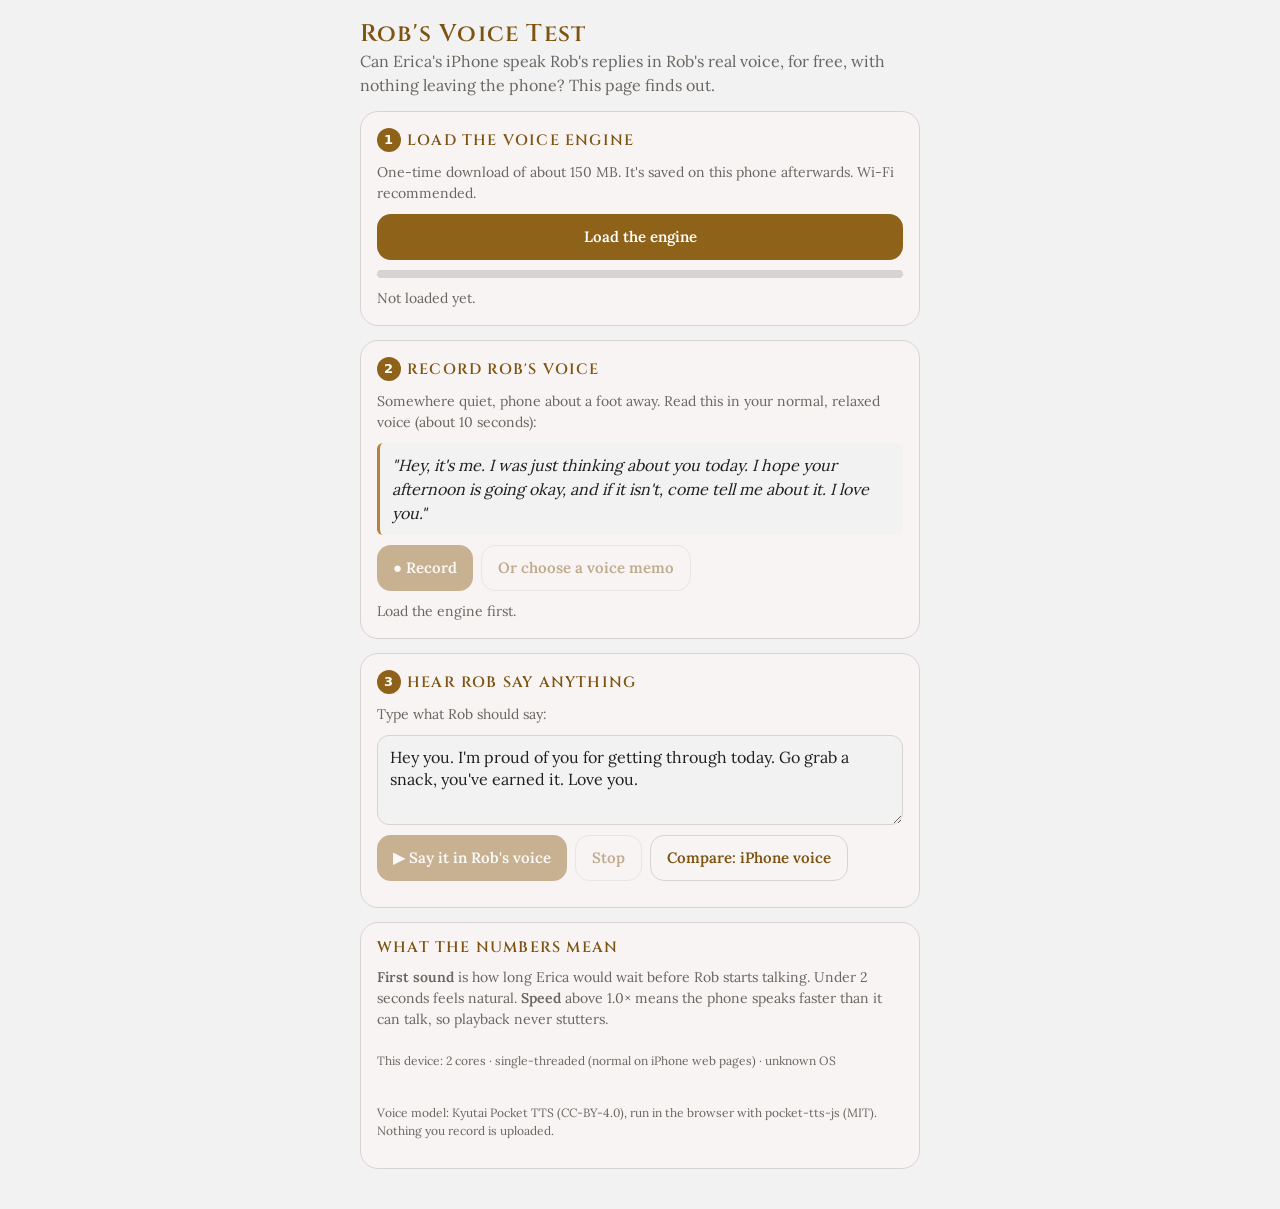
==== voice/index.html @ fcf31150 "Voice test page: on-device voice cloning with Pocket TTS (pocket-tts-js, MIT; Kyutai weights CC-BY-4" ====
<!doctype html>
<html lang="en">
<head>
<meta charset="utf-8">
<meta name="viewport" content="width=device-width,initial-scale=1,viewport-fit=cover">
<meta name="robots" content="noindex">
<title>Rob's Voice Test</title>
<style>
@font-face{font-family:"Cinzel";font-weight:400 600;font-display:swap;src:url(../fonts/cinzel-latin.woff2) format("woff2")}
@font-face{font-family:"Lora";font-weight:400 600;font-display:swap;src:url(../fonts/lora-400-latin.woff2) format("woff2")}
:root{--bg:#f3f2f2;--card:#f8f4f4;--ink:#201f1d;--soft:#696560;--line:#d7d3d3;--bronze:#b68235;--deep:#7d5411;--fill:#8f6219;--good:#3f7d4a;--bad:#a8452f;color-scheme:light}
@media (prefers-color-scheme:dark){:root{--bg:#171410;--card:#221d17;--ink:#ece6dd;--soft:#b3aa9e;--line:#3a3226;--bronze:#d9a22b;--deep:#e0b45a;--fill:#b8863a;--good:#7cc48a;--bad:#e07a62;color-scheme:dark}}
*{box-sizing:border-box}
body{margin:0;background:var(--bg);color:var(--ink);font:16px/1.5 "Lora",Georgia,serif;padding:max(16px,env(safe-area-inset-top)) max(16px,env(safe-area-inset-right)) 40px max(16px,env(safe-area-inset-left))}
main{max-width:560px;margin:0 auto;display:grid;gap:14px}
h1{margin:4px 0 0;font:600 24px/1.2 "Cinzel",Georgia,serif;letter-spacing:.05em;color:var(--deep)}
.lead{margin:0;color:var(--soft)}
section{background:var(--card);border:1px solid var(--line);border-radius:18px;padding:16px;display:grid;gap:10px}
h2{margin:0;font:600 15px/1.2 "Cinzel",Georgia,serif;letter-spacing:.08em;text-transform:uppercase;color:var(--deep)}
.step{display:inline-grid;place-items:center;width:24px;height:24px;margin-right:6px;border-radius:50%;background:var(--fill);color:#fff;font:600 13px/1 system-ui}
button{font:600 15px/1 "Lora",Georgia,serif;padding:13px 16px;min-height:46px;border-radius:14px;border:0;background:var(--fill);color:#fff;cursor:pointer}
button.ghost{background:transparent;color:var(--deep);border:1px solid var(--line)}
button:disabled{opacity:.45;cursor:default}
button.rec{background:#b3412e}
.row{display:flex;gap:8px;flex-wrap:wrap}
.bar{height:8px;border-radius:4px;background:var(--line);overflow:hidden}.bar i{display:block;height:100%;width:0;background:var(--bronze);transition:width .2s}
.note{margin:0;font-size:14px;color:var(--soft)}
.script{margin:0;padding:10px 12px;border-left:3px solid var(--bronze);background:var(--bg);border-radius:6px;font-style:italic}
textarea{width:100%;min-height:90px;padding:10px 12px;border-radius:12px;border:1px solid var(--line);background:var(--bg);color:var(--ink);font:16px/1.4 "Lora",Georgia,serif}
.stats{display:grid;grid-template-columns:1fr auto;gap:4px 12px;font-size:14px;font-variant-numeric:tabular-nums}
.stats b{text-align:right}
.ok{color:var(--good)}.bad{color:var(--bad)}
audio{width:100%}
.small{font-size:12px;color:var(--soft)}
</style>
</head>
<body>
<main>
  <div>
    <h1>Rob's Voice Test</h1>
    <p class="lead">Can Erica's iPhone speak Rob's replies in Rob's real voice, for free, with nothing leaving the phone? This page finds out.</p>
  </div>

  <section>
    <h2><span class="step">1</span>Load the voice engine</h2>
    <p class="note">One-time download of about 150 MB. It's saved on this phone afterwards. Wi-Fi recommended.</p>
    <button id="load">Load the engine</button>
    <div class="bar" aria-hidden="true"><i id="loadBar"></i></div>
    <p class="note" id="loadMsg">Not loaded yet.</p>
  </section>

  <section>
    <h2><span class="step">2</span>Record Rob's voice</h2>
    <p class="note">Somewhere quiet, phone about a foot away. Read this in your normal, relaxed voice (about 10 seconds):</p>
    <p class="script">"Hey, it's me. I was just thinking about you today. I hope your afternoon is going okay, and if it isn't, come tell me about it. I love you."</p>
    <div class="row"><button id="rec" disabled>● Record</button><button class="ghost" id="upload" disabled>Or choose a voice memo</button></div>
    <input type="file" id="file" accept="audio/*" hidden>
    <audio id="sample" controls hidden></audio>
    <p class="note" id="recMsg">Load the engine first.</p>
  </section>

  <section>
    <h2><span class="step">3</span>Hear Rob say anything</h2>
    <label class="note" for="text">Type what Rob should say:</label>
    <textarea id="text">Hey you. I'm proud of you for getting through today. Go grab a snack, you've earned it. Love you.</textarea>
    <div class="row"><button id="say" disabled>▶ Say it in Rob's voice</button><button class="ghost" id="stop" disabled>Stop</button><button class="ghost" id="iphone">Compare: iPhone voice</button></div>
    <div class="stats" id="stats" hidden></div>
  </section>

  <section>
    <h2>What the numbers mean</h2>
    <p class="note"><b>First sound</b> is how long Erica would wait before Rob starts talking. Under 2 seconds feels natural. <b>Speed</b> above 1.0× means the phone speaks faster than it can talk, so playback never stutters.</p>
    <p class="small" id="device"></p>
    <p class="small">Voice model: Kyutai Pocket TTS (CC-BY-4.0), run in the browser with pocket-tts-js (MIT). Nothing you record is uploaded.</p>
  </section>
</main>
<script type="module">
import { PocketTTS, StreamingPlayer } from './lib/index.js';
const $ = id => document.getElementById(id);
const tts = new PocketTTS({ language: 'english_2026-04', quantized: true, voiceCloning: true });
let player = null, voice = null, t0 = 0;
const fmt = n => n >= 1048576 ? (n / 1048576).toFixed(0) + ' MB' : (n / 1024).toFixed(0) + ' KB';
$('device').textContent = `This device: ${navigator.hardwareConcurrency || '?'} cores · ${crossOriginIsolated ? 'multi-threaded' : 'single-threaded (normal on iPhone web pages)'} · ${navigator.userAgent.match(/(iPhone OS [\d_]+|Mac OS X [\d_]+|Android [\d.]+|Windows NT [\d.]+)/)?.[0] || 'unknown OS'}`;
const stat = rows => { const s = $('stats'); s.hidden = false; s.innerHTML = rows.map(([k, v, cls]) => `<span>${k}</span><b class="${cls || ''}">${v}</b>`).join(''); };

$('load').onclick = async () => {
  $('load').disabled = true; t0 = performance.now(); const files = {};
  try {
    await tts.load(info => {
      if (info.type === 'progress' && info.label){ files[info.label] = info; const done = Object.values(files).reduce((a, f) => a + (f.loaded || 0), 0), total = Object.values(files).reduce((a, f) => a + (f.total || 0), 0);
        if (total) $('loadBar').style.width = Math.min(100, done / total * 100) + '%'; $('loadMsg').textContent = `Downloading… ${fmt(done)}${total ? ' of ' + fmt(total) : ''}`; }
      else if (info.status) $('loadMsg').textContent = ({'loading-runtime':'Starting the engine…','loading-bundle':'Reading the model list…'})[info.status] || 'Getting ready…';
    });
    $('loadBar').style.width = '100%';
    $('loadMsg').innerHTML = `<span class="ok">Ready</span> in ${((performance.now() - t0) / 1000).toFixed(1)} s.`;
    $('rec').disabled = $('upload').disabled = false; $('recMsg').textContent = 'Tap Record, read the line, then tap Stop.';
  } catch (e){ $('loadMsg').innerHTML = `<span class="bad">Couldn't load:</span> ${e.message}`; $('load').disabled = false; }
};

async function useAudio(arrayBuf){
  $('recMsg').textContent = 'Learning Rob\'s voice…';
  const ctx = new (window.AudioContext || window.webkitAudioContext)();
  const decoded = await ctx.decodeAudioData(arrayBuf); const mono = decoded.getChannelData(0).slice();
  const tc = performance.now();
  voice = await tts.cloneVoice(mono, { inputSampleRate: decoded.sampleRate });
  $('recMsg').innerHTML = `<span class="ok">Got it.</span> Learned from ${Math.min(10, decoded.duration).toFixed(1)} s of audio in ${((performance.now() - tc) / 1000).toFixed(1)} s. Now try step 3.`;
  $('say').disabled = false; ctx.close();
}
let rec = null, chunks = [];
$('rec').onclick = async () => {
  if (rec){ rec.stop(); return; }
  try {
    const stream = await navigator.mediaDevices.getUserMedia({ audio: { echoCancellation: false, noiseSuppression: true, autoGainControl: true } });
    chunks = []; rec = new MediaRecorder(stream);
    rec.ondataavailable = e => e.data.size && chunks.push(e.data);
    rec.onstop = async () => { stream.getTracks().forEach(t => t.stop()); const blob = new Blob(chunks, { type: rec.mimeType || 'audio/mp4' }); rec = null; $('rec').textContent = '● Record again'; $('rec').classList.remove('rec');
      $('sample').src = URL.createObjectURL(blob); $('sample').hidden = false; try { await useAudio(await blob.arrayBuffer()); } catch (e){ $('recMsg').innerHTML = `<span class="bad">Couldn't use that recording:</span> ${e.message}`; } };
    rec.start(); $('rec').textContent = '■ Stop'; $('rec').classList.add('rec'); $('recMsg').textContent = 'Recording… read the line, then tap Stop.';
    setTimeout(() => { if (rec) rec.stop(); }, 15000);
  } catch (e){ $('recMsg').innerHTML = `<span class="bad">Microphone blocked.</span> Allow it in Settings → Apps → Safari → Microphone, then reload.`; }
};
$('upload').onclick = () => $('file').click();
$('file').onchange = async e => { const f = e.target.files[0]; if (!f) return; $('sample').src = URL.createObjectURL(f); $('sample').hidden = false; try { await useAudio(await f.arrayBuffer()); } catch (err){ $('recMsg').innerHTML = `<span class="bad">Couldn't read that file:</span> ${err.message}`; } };

$('say').onclick = async () => {
  const text = $('text').value.trim(); if (!text || !voice) return;
  if (!player) player = new StreamingPlayer({ sampleRate: tts.sampleRate }); await player.resume(); player.reset && player.reset();
  $('say').disabled = true; $('stop').disabled = false;
  const ts = performance.now(); let first = null;
  try {
    const m = await tts.generate(text, { voice, onChunk: (audio, meta) => { if (first == null) first = performance.now() - ts; player.play(audio, meta); } });
    player.flush();
    const total = (performance.now() - ts) / 1000, speed = m && m.rtfx ? m.rtfx : (m && m.audioDuration ? m.audioDuration / m.genTime : null);
    stat([['First sound after', `${(first / 1000).toFixed(1)} s`, first < 2000 ? 'ok' : 'bad'], ['Speed', speed ? `${speed.toFixed(2)}× real time` : '?', speed >= 1 ? 'ok' : 'bad'], ['Speech length', m && m.audioDuration ? `${m.audioDuration.toFixed(1)} s` : '?'], ['Total time', `${total.toFixed(1)} s`]]);
  } catch (e){ stat([['Error', e.message, 'bad']]); }
  $('say').disabled = false; $('stop').disabled = true;
};
$('stop').onclick = async () => { await tts.stop(); player && player.stop(); $('stop').disabled = true; $('say').disabled = false; };
$('iphone').onclick = () => { speechSynthesis.cancel(); speechSynthesis.speak(new SpeechSynthesisUtterance($('text').value)); };
window.__voiceTest = { tts, PocketTTS };
</script>
</body>
</html>
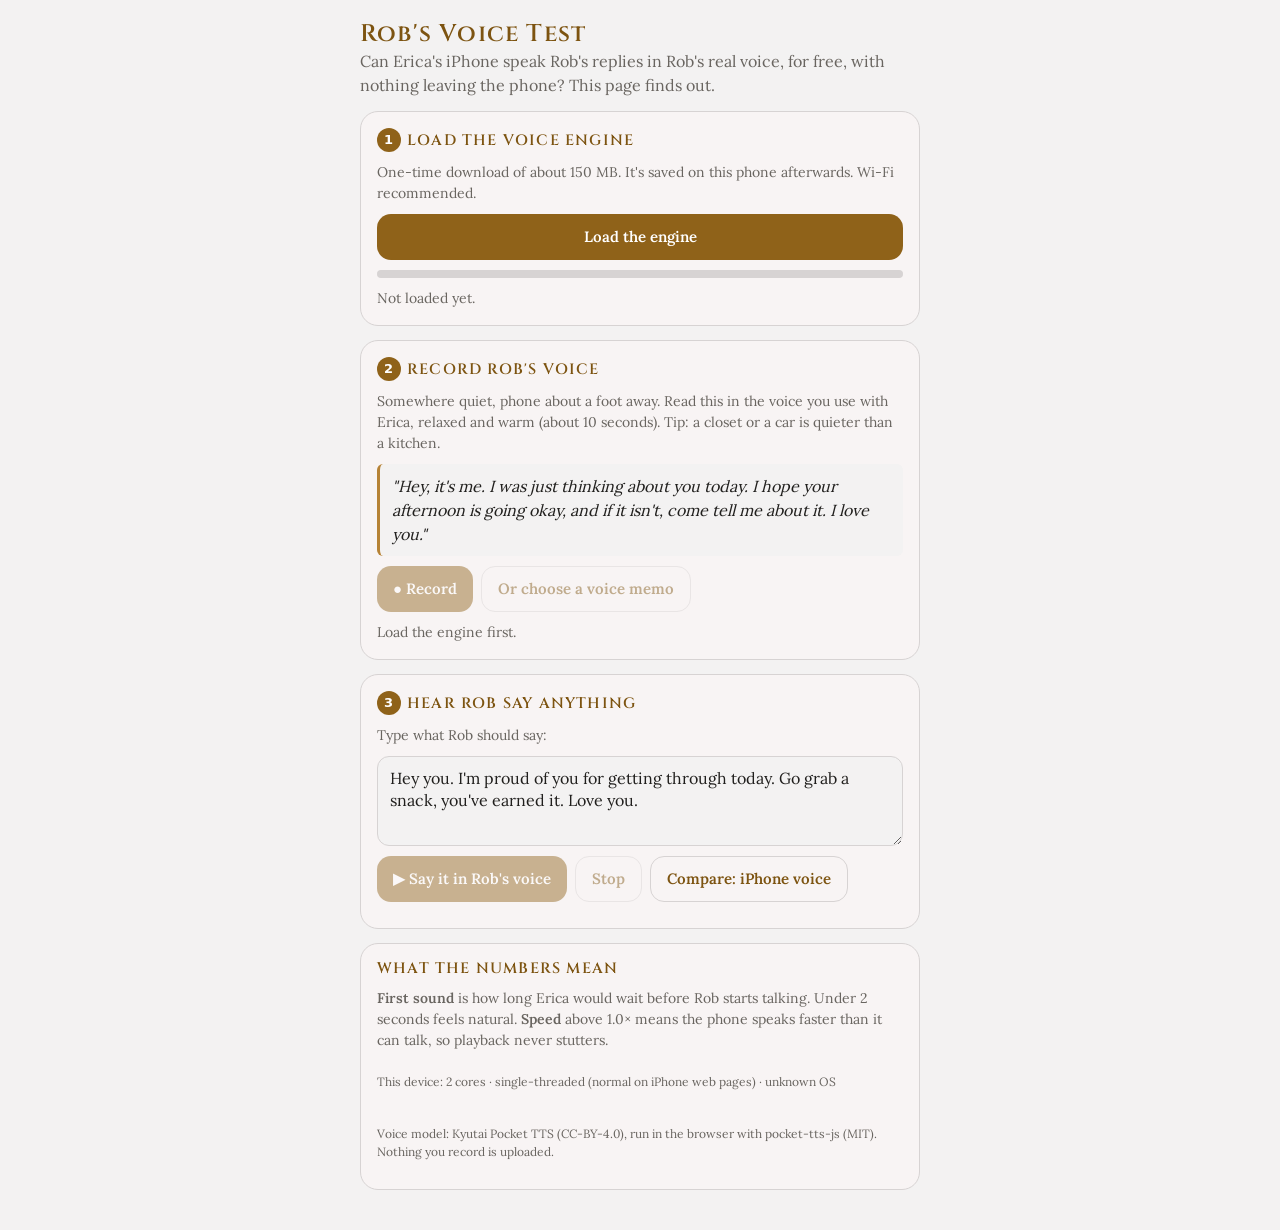
==== commit 3b064888: "Voice test: raw mic (no noise suppression/auto-gain), filtered resampling, silence trimmed so the 10" ====
--- a/voice/index.html
+++ b/voice/index.html
@@ -51,7 +51,7 @@
 
   <section>
     <h2><span class="step">2</span>Record Rob's voice</h2>
-    <p class="note">Somewhere quiet, phone about a foot away. Read this in your normal, relaxed voice (about 10 seconds):</p>
+    <p class="note">Somewhere quiet, phone about a foot away. Read this in the voice you use with Erica, relaxed and warm (about 10 seconds). Tip: a closet or a car is quieter than a kitchen.</p>
     <p class="script">"Hey, it's me. I was just thinking about you today. I hope your afternoon is going okay, and if it isn't, come tell me about it. I love you."</p>
     <div class="row"><button id="rec" disabled>● Record</button><button class="ghost" id="upload" disabled>Or choose a voice memo</button></div>
     <input type="file" id="file" accept="audio/*" hidden>
@@ -97,20 +97,34 @@
   } catch (e){ $('loadMsg').innerHTML = `<span class="bad">Couldn't load:</span> ${e.message}`; $('load').disabled = false; }
 };
 
+// Give the model the cleanest 10 s possible: proper (filtered) resampling to the model's rate,
+// silence trimmed off both ends so the 10-second window is all voice, and a steady level.
+async function cleanUp(decoded, rate){
+  const len = Math.ceil(decoded.duration * rate), off = new OfflineAudioContext(1, len, rate);
+  const src = off.createBufferSource(); src.buffer = decoded; src.connect(off.destination); src.start();
+  const pcm = (await off.startRendering()).getChannelData(0);
+  const win = Math.round(rate * .02); let peak = 0; for (let i = 0; i < pcm.length; i++) peak = Math.max(peak, Math.abs(pcm[i]));
+  const loud = i => { let s = 0; for (let j = i; j < Math.min(pcm.length, i + win); j++) s += pcm[j] * pcm[j]; return Math.sqrt(s / win) > peak * .06; };
+  let a = 0, b = pcm.length; while (a < b && !loud(a)) a += win; while (b > a && !loud(Math.max(0, b - win))) b -= win;
+  const pad = Math.round(rate * .15); a = Math.max(0, a - pad); b = Math.min(pcm.length, b + pad);
+  const out = pcm.slice(a, b); const g = peak > 0 ? Math.min(4, .9 / peak) : 1; for (let i = 0; i < out.length; i++) out[i] *= g;
+  return out;
+}
 async function useAudio(arrayBuf){
   $('recMsg').textContent = 'Learning Rob\'s voice…';
   const ctx = new (window.AudioContext || window.webkitAudioContext)();
-  const decoded = await ctx.decodeAudioData(arrayBuf); const mono = decoded.getChannelData(0).slice();
+  const decoded = await ctx.decodeAudioData(arrayBuf);
+  const mono = await cleanUp(decoded, tts.sampleRate);
   const tc = performance.now();
-  voice = await tts.cloneVoice(mono, { inputSampleRate: decoded.sampleRate });
-  $('recMsg').innerHTML = `<span class="ok">Got it.</span> Learned from ${Math.min(10, decoded.duration).toFixed(1)} s of audio in ${((performance.now() - tc) / 1000).toFixed(1)} s. Now try step 3.`;
+  voice = await tts.cloneVoice(mono, { inputSampleRate: tts.sampleRate });
+  $('recMsg').innerHTML = `<span class="ok">Got it.</span> Learned from ${Math.min(10, mono.length / tts.sampleRate).toFixed(1)} s of speech in ${((performance.now() - tc) / 1000).toFixed(1)} s. Now try step 3 with a full sentence or two.`;
   $('say').disabled = false; ctx.close();
 }
 let rec = null, chunks = [];
 $('rec').onclick = async () => {
   if (rec){ rec.stop(); return; }
   try {
-    const stream = await navigator.mediaDevices.getUserMedia({ audio: { echoCancellation: false, noiseSuppression: true, autoGainControl: true } });
+    const stream = await navigator.mediaDevices.getUserMedia({ audio: { echoCancellation: false, noiseSuppression: false, autoGainControl: false, channelCount: 1 } });
     chunks = []; rec = new MediaRecorder(stream);
     rec.ondataavailable = e => e.data.size && chunks.push(e.data);
     rec.onstop = async () => { stream.getTracks().forEach(t => t.stop()); const blob = new Blob(chunks, { type: rec.mimeType || 'audio/mp4' }); rec = null; $('rec').textContent = '● Record again'; $('rec').classList.remove('rec');
